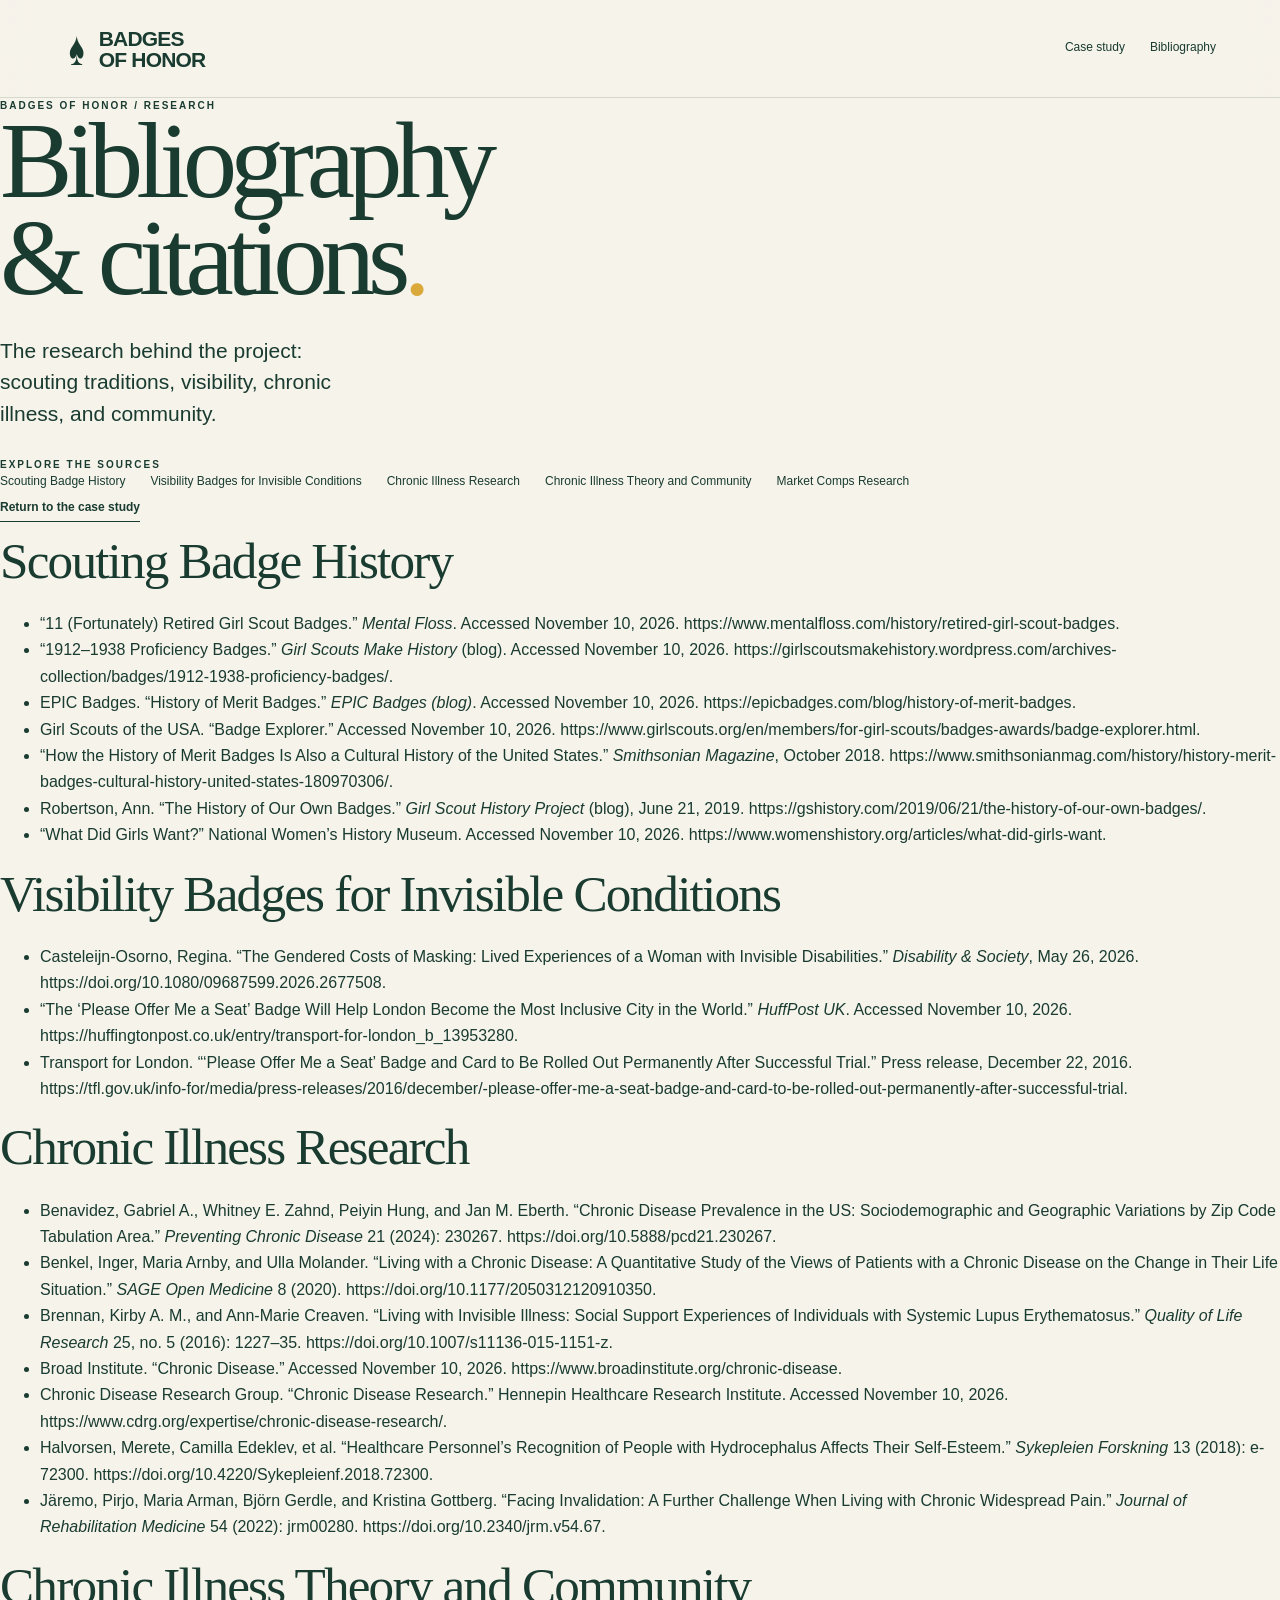
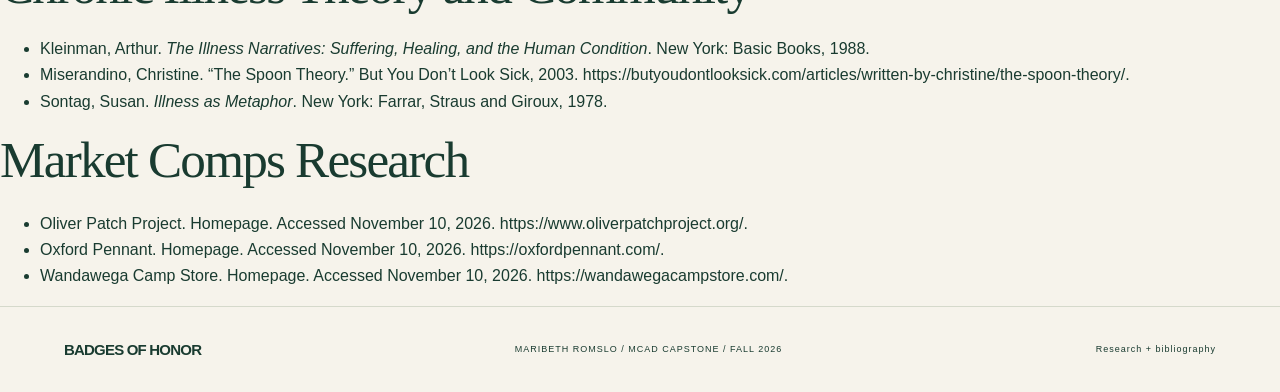
==== bibliography.html @ 0d8fc54b "Add bibliography.html for project citations This file contains the complete bibliography and citatio" ====
<!doctype html>
<html lang="en">
  <head>
    <meta charset="utf-8" />
    <meta name="viewport" content="width=device-width,initial-scale=1" />
    <meta
      name="description"
      content="Bibliography and citations for Badges of Honor, a design capstone by Maribeth Romslo."
    />
    <title>Bibliography &amp; Citations · Badges of Honor</title>
    <link rel="stylesheet" href="style.css" />
    <link rel="stylesheet" href="bibliography.css" />
  </head>
  <body>
    <a class="skip" href="#bibliography">Skip to bibliography</a>
    <header>
      <a class="brand" href="index.html"
        ><span class="tree" aria-hidden="true">♠</span
        ><span>BADGES<br />OF HONOR</span></a
      >
      <nav aria-label="Page navigation">
        <a href="index.html#research">Case study</a
        ><a href="#bibliography" aria-current="page">Bibliography</a>
      </nav>
    </header>
    <main id="bibliography" class="bibliography-page">
      <div class="bibliography-intro">
        <p class="eyebrow">BADGES OF HONOR / RESEARCH</p>
        <h1>Bibliography<br />&amp; citations<span class="gold">.</span></h1>
        <p class="lead">
          The research behind the project: scouting traditions, visibility,
          chronic illness, and community.
        </p>
      </div>
      <div class="bibliography-layout">
        <aside class="bibliography-index">
          <p class="eyebrow">EXPLORE THE SOURCES</p>
          <nav aria-label="Bibliography categories">
            <a href="#sources-0">Scouting Badge History</a
            ><a href="#sources-1">Visibility Badges for Invisible Conditions</a
            ><a href="#sources-2">Chronic Illness Research</a
            ><a href="#sources-3">Chronic Illness Theory and Community</a
            ><a href="#sources-4">Market Comps Research</a>
          </nav>
          <a class="text-link" href="index.html#research"
            >Return to the case study</a
          >
        </aside>
        <div class="bibliography-entries">
          <section
            class="bibliography-group"
            id="sources-0"
            aria-labelledby="heading-0"
          >
            <h2 id="heading-0">Scouting Badge History</h2>
            <ul class="citations">
              <li>
                “11 (Fortunately) Retired Girl Scout Badges.”
                <cite>Mental Floss</cite>. Accessed November 10, 2026.
                <a
                  href="https://www.mentalfloss.com/history/retired-girl-scout-badges"
                  >https://www.mentalfloss.com/history/retired-girl-scout-badges</a
                >.
              </li>
              <li>
                “1912–1938 Proficiency Badges.”
                <cite>Girl Scouts Make History</cite> (blog). Accessed November
                10, 2026.
                <a
                  href="https://girlscoutsmakehistory.wordpress.com/archives-collection/badges/1912-1938-proficiency-badges/"
                  >https://girlscoutsmakehistory.wordpress.com/archives-collection/badges/1912-1938-proficiency-badges/</a
                >.
              </li>
              <li>
                EPIC Badges. “History of Merit Badges.”
                <cite>EPIC Badges (blog)</cite>. Accessed November 10, 2026.
                <a href="https://epicbadges.com/blog/history-of-merit-badges"
                  >https://epicbadges.com/blog/history-of-merit-badges</a
                >.
              </li>
              <li>
                Girl Scouts of the USA. “Badge Explorer.” Accessed November 10,
                2026.
                <a
                  href="https://www.girlscouts.org/en/members/for-girl-scouts/badges-awards/badge-explorer.html"
                  >https://www.girlscouts.org/en/members/for-girl-scouts/badges-awards/badge-explorer.html</a
                >.
              </li>
              <li>
                “How the History of Merit Badges Is Also a Cultural History of
                the United States.” <cite>Smithsonian Magazine</cite>, October
                2018.
                <a
                  href="https://www.smithsonianmag.com/history/history-merit-badges-cultural-history-united-states-180970306/"
                  >https://www.smithsonianmag.com/history/history-merit-badges-cultural-history-united-states-180970306/</a
                >.
              </li>
              <li>
                Robertson, Ann. “The History of Our Own Badges.”
                <cite>Girl Scout History Project</cite> (blog), June 21, 2019.
                <a
                  href="https://gshistory.com/2019/06/21/the-history-of-our-own-badges/"
                  >https://gshistory.com/2019/06/21/the-history-of-our-own-badges/</a
                >.
              </li>
              <li>
                “What Did Girls Want?” National Women’s History Museum. Accessed
                November 10, 2026.
                <a
                  href="https://www.womenshistory.org/articles/what-did-girls-want"
                  >https://www.womenshistory.org/articles/what-did-girls-want</a
                >.
              </li>
            </ul>
          </section>
          <section
            class="bibliography-group"
            id="sources-1"
            aria-labelledby="heading-1"
          >
            <h2 id="heading-1">Visibility Badges for Invisible Conditions</h2>
            <ul class="citations">
              <li>
                Casteleijn-Osorno, Regina. “The Gendered Costs of Masking: Lived
                Experiences of a Woman with Invisible Disabilities.”
                <cite>Disability &amp; Society</cite>, May 26, 2026.
                <a href="https://doi.org/10.1080/09687599.2026.2677508"
                  >https://doi.org/10.1080/09687599.2026.2677508</a
                >.
              </li>
              <li>
                “The ‘Please Offer Me a Seat’ Badge Will Help London Become the
                Most Inclusive City in the World.” <cite>HuffPost UK</cite>.
                Accessed November 10, 2026.
                <a
                  href="https://huffingtonpost.co.uk/entry/transport-for-london_b_13953280"
                  >https://huffingtonpost.co.uk/entry/transport-for-london_b_13953280</a
                >.
              </li>
              <li>
                Transport for London. “‘Please Offer Me a Seat’ Badge and Card
                to Be Rolled Out Permanently After Successful Trial.” Press
                release, December 22, 2016.
                <a
                  href="https://tfl.gov.uk/info-for/media/press-releases/2016/december/-please-offer-me-a-seat-badge-and-card-to-be-rolled-out-permanently-after-successful-trial"
                  >https://tfl.gov.uk/info-for/media/press-releases/2016/december/-please-offer-me-a-seat-badge-and-card-to-be-rolled-out-permanently-after-successful-trial</a
                >.
              </li>
            </ul>
          </section>
          <section
            class="bibliography-group"
            id="sources-2"
            aria-labelledby="heading-2"
          >
            <h2 id="heading-2">Chronic Illness Research</h2>
            <ul class="citations">
              <li>
                Benavidez, Gabriel A., Whitney E. Zahnd, Peiyin Hung, and Jan M.
                Eberth. “Chronic Disease Prevalence in the US: Sociodemographic
                and Geographic Variations by Zip Code Tabulation Area.”
                <cite>Preventing Chronic Disease</cite> 21 (2024): 230267.
                <a href="https://doi.org/10.5888/pcd21.230267"
                  >https://doi.org/10.5888/pcd21.230267</a
                >.
              </li>
              <li>
                Benkel, Inger, Maria Arnby, and Ulla Molander. “Living with a
                Chronic Disease: A Quantitative Study of the Views of Patients
                with a Chronic Disease on the Change in Their Life Situation.”
                <cite>SAGE Open Medicine</cite> 8 (2020).
                <a href="https://doi.org/10.1177/2050312120910350"
                  >https://doi.org/10.1177/2050312120910350</a
                >.
              </li>
              <li>
                Brennan, Kirby A. M., and Ann-Marie Creaven. “Living with
                Invisible Illness: Social Support Experiences of Individuals
                with Systemic Lupus Erythematosus.”
                <cite>Quality of Life Research</cite> 25, no. 5 (2016): 1227–35.
                <a href="https://doi.org/10.1007/s11136-015-1151-z"
                  >https://doi.org/10.1007/s11136-015-1151-z</a
                >.
              </li>
              <li>
                Broad Institute. “Chronic Disease.” Accessed November 10, 2026.
                <a href="https://www.broadinstitute.org/chronic-disease"
                  >https://www.broadinstitute.org/chronic-disease</a
                >.
              </li>
              <li>
                Chronic Disease Research Group. “Chronic Disease Research.”
                Hennepin Healthcare Research Institute. Accessed November 10,
                2026.
                <a
                  href="https://www.cdrg.org/expertise/chronic-disease-research/"
                  >https://www.cdrg.org/expertise/chronic-disease-research/</a
                >.
              </li>
              <li>
                Halvorsen, Merete, Camilla Edeklev, et al. “Healthcare
                Personnel’s Recognition of People with Hydrocephalus Affects
                Their Self-Esteem.” <cite>Sykepleien Forskning</cite> 13 (2018):
                e-72300.
                <a href="https://doi.org/10.4220/Sykepleienf.2018.72300"
                  >https://doi.org/10.4220/Sykepleienf.2018.72300</a
                >.
              </li>
              <li>
                Järemo, Pirjo, Maria Arman, Björn Gerdle, and Kristina Gottberg.
                “Facing Invalidation: A Further Challenge When Living with
                Chronic Widespread Pain.”
                <cite>Journal of Rehabilitation Medicine</cite> 54 (2022):
                jrm00280.
                <a href="https://doi.org/10.2340/jrm.v54.67"
                  >https://doi.org/10.2340/jrm.v54.67</a
                >.
              </li>
            </ul>
          </section>
          <section
            class="bibliography-group"
            id="sources-3"
            aria-labelledby="heading-3"
          >
            <h2 id="heading-3">Chronic Illness Theory and Community</h2>
            <ul class="citations">
              <li>
                Kleinman, Arthur.
                <cite
                  >The Illness Narratives: Suffering, Healing, and the Human
                  Condition</cite
                >. New York: Basic Books, 1988.
              </li>
              <li>
                Miserandino, Christine. “The Spoon Theory.” But You Don’t Look
                Sick, 2003.
                <a
                  href="https://butyoudontlooksick.com/articles/written-by-christine/the-spoon-theory/"
                  >https://butyoudontlooksick.com/articles/written-by-christine/the-spoon-theory/</a
                >.
              </li>
              <li>
                Sontag, Susan. <cite>Illness as Metaphor</cite>. New York:
                Farrar, Straus and Giroux, 1978.
              </li>
            </ul>
          </section>
          <section
            class="bibliography-group"
            id="sources-4"
            aria-labelledby="heading-4"
          >
            <h2 id="heading-4">Market Comps Research</h2>
            <ul class="citations">
              <li>
                Oliver Patch Project. Homepage. Accessed November 10, 2026.
                <a href="https://www.oliverpatchproject.org/"
                  >https://www.oliverpatchproject.org/</a
                >.
              </li>
              <li>
                Oxford Pennant. Homepage. Accessed November 10, 2026.
                <a href="https://oxfordpennant.com/"
                  >https://oxfordpennant.com/</a
                >.
              </li>
              <li>
                Wandawega Camp Store. Homepage. Accessed November 10, 2026.
                <a href="https://wandawegacampstore.com/"
                  >https://wandawegacampstore.com/</a
                >.
              </li>
            </ul>
          </section>
        </div>
      </div>
    </main>
    <footer>
      <a class="brand" href="index.html">BADGES OF HONOR</a>
      <p>MARIBETH ROMSLO / MCAD CAPSTONE / FALL 2026</p>
      <span>Research + bibliography</span>
    </footer>
  </body>
</html>
---- style.css ----
:root {
  --paper: #f6f3eb;
  --ink: #193b30;
  --muted: #687269;
  --gold: #dba939;
  --line: #d5d9cb;
}
* {
  box-sizing: border-box;
}
html {
  scroll-behavior: smooth;
  scroll-padding-top: 100px;
}
body {
  margin: 0;
  background: var(--paper);
  color: var(--ink);
  font:
    16px/1.65 "Trebuchet MS",
    Arial,
    sans-serif;
}
h1,
h2,
h3,
p,
figure {
  margin: 0;
}
h1,
h2,
.subhead,
blockquote {
  font-family: Georgia, "Times New Roman", serif;
  font-weight: 400;
}
h1 {
  font-size: clamp(76px, 8.5vw, 128px);
  line-height: 0.89;
  letter-spacing: -7px;
}
h2 {
  font-size: clamp(35px, 4vw, 54px);
  line-height: 1.12;
  letter-spacing: -1.8px;
  margin: 10px 0 22px;
}
h2 span,
.subhead span {
  color: #a7b3a5;
}
h3 {
  font-size: 19px;
  line-height: 1.3;
}
p + p {
  margin-top: 18px;
}
a {
  color: inherit;
  text-decoration: none;
}
button {
  font: inherit;
  color: inherit;
  cursor: pointer;
}
button,
a {
  -webkit-tap-highlight-color: transparent;
}
button:focus-visible,
a:focus-visible {
  outline: 3px solid var(--gold);
  outline-offset: 5px;
}
header {
  height: 98px;
  position: sticky;
  top: 0;
  z-index: 10;
  background: #f6f3ebed;
  backdrop-filter: blur(18px);
  border-bottom: 1px solid var(--line);
  display: flex;
  align-items: center;
  gap: 32px;
  padding: 18px 5vw;
}
.brand {
  display: flex;
  align-items: center;
  gap: 10px;
  font-weight: 900;
  line-height: 1;
  font-size: 21px;
  letter-spacing: -0.8px;
}
.tree {
  font-size: 48px;
  transform: scaleX(0.6);
}
nav {
  display: flex;
  gap: 25px;
  margin-left: auto;
  font-size: 12px;
}
nav a {
  border-bottom: 1px solid transparent;
}
nav a:hover {
  border-color: var(--ink);
}
.button {
  display: inline-flex;
  align-items: center;
  justify-content: center;
  padding: 11px 22px;
  border: 1px solid var(--ink);
  border-radius: 30px;
  background: transparent;
  font-size: 13px;
  font-weight: bold;
  transition: 0.2s;
}
.button:hover {
  background: var(--ink);
  color: var(--paper);
}
.dark {
  background: var(--ink);
  color: var(--paper);
}
.dark:hover {
  background: #365a46;
}
.menu {
  display: none;
}
.hero {
  min-height: 680px;
  display: grid;
  grid-template-columns: 1fr 1fr;
  padding: 80px 8vw 65px;
  background: radial-gradient(ellipse at 95% 90%, #cbd4c0 0, transparent 60%);
  overflow: hidden;
}
.hero-copy {
  padding-top: 30px;
  position: relative;
  z-index: 1;
}
.eyebrow {
  font-size: 10px;
  letter-spacing: 2px;
  font-weight: 700;
  line-height: 1.5;
}
.hero .eyebrow {
  margin-bottom: 34px;
}
.gold {
  color: var(--gold);
}
.lead {
  font-size: 21px;
  line-height: 1.5;
  max-width: 380px;
  margin: 28px 0;
}
.meta,
.caption,
.tiny {
  font-size: 10px;
  letter-spacing: 1.3px;
}
.meta {
  margin-top: 30px;
  color: var(--muted);
}
.hero-art {
  position: relative;
  display: flex;
  align-items: center;
  flex-direction: column;
  justify-content: center;
}
.hero-art img {
  width: 68%;
  max-height: 530px;
  object-fit: contain;
  transform: rotate(7deg);
  box-shadow: 20px 28px 35px #24432b25;
  border: 1px solid #dfd9ca;
}
.orbit {
  position: absolute;
  left: 0;
  top: 15px;
  font-size: 12px;
  letter-spacing: 2px;
  transform: rotate(-12deg);
}
.caption {
  margin-top: 35px;
}
.section {
  max-width: 1200px;
  margin: auto;
  padding: 70px 45px;
  border-bottom: 1px solid var(--line);
}
.why {
  padding: 70px max(8vw, 30px);
  display: grid;
  grid-template-columns: 2fr 1fr;
  gap: 65px;
  background: #eceee3;
  border-block: 1px solid var(--line);
}
.why blockquote {
  font-size: clamp(27px, 3vw, 39px);
  line-height: 1.35;
  margin-top: 18px;
  max-width: 730px;
  letter-spacing: -0.8px;
}
.why aside {
  border-left: 1px solid #9ba995;
  padding-left: 45px;
  display: flex;
  flex-direction: column;
  justify-content: center;
}
.why aside > p:nth-child(2) {
  font-family: Georgia, serif;
  font-size: 24px;
  line-height: 1.4;
  margin: 15px 0;
}
.small {
  font-size: 12px;
  color: var(--muted);
}
.story {
  display: grid;
  grid-template-columns: 1fr 1fr;
  gap: 80px;
  align-items: center;
}
.story p {
  max-width: 470px;
}
.statement {
  background: #d8dfcc;
  min-height: 280px;
  display: flex;
  flex-direction: column;
  justify-content: center;
  padding: 40px;
}
.statement p {
  font:
    italic 52px/1.1 Georgia,
    serif;
  margin: 20px 0;
}
.landscape {
  min-height: 310px;
  background: var(--ink);
  color: var(--paper);
  padding: 40px;
  position: relative;
  overflow: hidden;
  display: flex;
  flex-direction: column;
  justify-content: space-between;
}
.landscape > span {
  font-size: 29px;
  line-height: 1.2;
  font-weight: 900;
  letter-spacing: 1px;
  z-index: 1;
}
.landscape .sun {
  width: 145px;
  height: 145px;
  background: var(--gold);
  border-radius: 50%;
  position: absolute;
  right: -10px;
  top: 20px;
}
.landscape p {
  font-size: 13px;
  z-index: 1;
}
.section-head {
  display: flex;
  justify-content: space-between;
  align-items: center;
  gap: 25px;
}
.text-link {
  border: 0;
  border-bottom: 1px solid;
  background: none;
  padding: 0 0 3px;
  font-size: 12px;
  font-weight: bold;
  display: inline-block;
}
.intro {
  max-width: 650px;
  margin-bottom: 30px;
}
.research-grid {
  display: grid;
  grid-template-columns: repeat(4, 1fr);
  gap: 22px;
}
.research-grid article {
  padding: 25px 20px;
  background: #ebece1;
  min-height: 215px;
}
.number {
  font: italic 35px Georgia;
  color: #84977e;
}
.research-grid h3 {
  margin: 25px 0 13px;
}
.research-grid p {
  font-size: 13px;
}
.principle-grid {
  display: grid;
  grid-template-columns: repeat(4, 1fr);
  gap: 35px;
  text-align: center;
  margin-top: 40px;
}
.principle-grid article > span {
  display: inline-grid;
  place-items: center;
  width: 65px;
  height: 65px;
  border: 1px solid #829581;
  border-radius: 50%;
  font: italic 24px Georgia;
  margin-bottom: 20px;
}
.principle-grid h3 {
  font: 25px Georgia;
  margin-bottom: 10px;
}
.principle-grid p {
  font-size: 13px;
}
.identity-grid {
  display: grid;
  grid-template-columns: 1fr 1.2fr;
  gap: 45px;
}
.wordmark {
  padding: 45px;
  background: var(--ink);
  color: var(--paper);
  font-size: 60px;
  font-weight: 900;
  line-height: 0.95;
  letter-spacing: -3px;
  display: flex;
  flex-direction: column;
  justify-content: center;
}
.wordmark span {
  font-size: 9px;
  letter-spacing: 2px;
  margin-top: 30px;
  line-height: 1.7;
}
.swatches {
  display: flex;
  gap: 10px;
  margin: 15px 0;
}
.swatches span {
  font-size: 9px;
  text-align: center;
}
.swatches span:before {
  content: "";
  display: block;
  width: 42px;
  height: 42px;
  border-radius: 50%;
  background: var(--c);
  border: 1px solid #bfc6b6;
  margin-bottom: 7px;
}
.font-label {
  margin-top: 24px;
}
.font-sample {
  font-size: 23px;
  line-height: 1.5;
  margin: 10px 0;
}
.subhead {
  font-size: 30px;
  margin-bottom: 10px;
  letter-spacing: -0.7px;
}
.outcomes > h2 {
  font-size: 62px;
  margin-bottom: 50px;
}
.badge-grid {
  display: grid;
  grid-template-columns: repeat(4, 1fr);
  gap: 30px;
  text-align: center;
  margin: 35px 0 15px;
}
.badge {
  margin: auto;
  border-radius: 50%;
  width: 140px;
  height: 140px;
  background: #dce0cd;
  outline: 1px dashed #71866a;
  outline-offset: -9px;
  display: flex;
  flex-direction: column;
  align-items: center;
  justify-content: center;
  transform: rotate(-5deg);
}
.badge span {
  font-size: 48px;
  line-height: 1.1;
}
.badge small {
  font-size: 9px;
  letter-spacing: 1px;
  font-weight: bold;
  max-width: 110px;
}
.b1 {
  background: #d8e4e4;
}
.b2 {
  background: #edc3a5;
}
.b3 {
  background: #e8d69a;
}
.badge-grid p {
  font-size: 12px;
  margin-top: 15px;
}
.placeholder {
  text-align: center;
}
.project-block {
  margin-top: 65px;
}
.journal-feature {
  display: grid;
  grid-template-columns: 1.6fr 1fr;
  gap: 40px;
  align-items: center;
  margin-top: 25px;
}
.image-button {
  padding: 0;
  border: 0;
  text-align: left;
  background: none;
  display: block;
  width: 100%;
}
.image-button img {
  display: block;
  width: 100%;
  border: 1px solid #d6d7c9;
  transition: transform 0.25s;
}
.image-button:hover img {
  transform: translateY(-4px);
}
.image-button span {
  display: block;
  margin-top: 10px;
  font-size: 12px;
}
.journal-feature h3 {
  font: 38px/1.15 Georgia;
  margin: 15px 0;
}
.gallery {
  display: grid;
  grid-template-columns: 1fr 1fr;
  gap: 30px;
  margin-top: 35px;
}
.future-grid {
  display: grid;
  grid-template-columns: repeat(3, 1fr);
  gap: 30px;
  border-top: 1px solid var(--line);
  padding-top: 40px;
  margin-top: 50px;
}
.future-grid .subhead {
  font-size: 25px;
}
.future-grid p {
  font-size: 14px;
}
.future-grid .small {
  font-size: 11px;
}
.process {
  display: grid;
  grid-template-columns: repeat(4, 1fr);
  gap: 30px;
  margin-top: 35px;
}
.process article {
  border-top: 1px solid #a8b7a1;
  padding-top: 20px;
}
.process span {
  font: italic 30px Georgia;
  color: #889c7f;
}
.process h3 {
  margin: 18px 0 10px;
}
.process p {
  font-size: 13px;
}
.quotes {
  display: grid;
  grid-template-columns: repeat(3, 1fr);
  gap: 30px;
  margin: 35px 0;
}
.quotes figure {
  border-top: 2px solid #b0b99f;
  padding-top: 25px;
}
.quotes blockquote {
  font-size: 25px;
  line-height: 1.4;
  min-height: 145px;
}
.quotes figcaption {
  font-size: 12px;
  font-weight: bold;
  margin-top: 20px;
}
.quotes figcaption span {
  display: block;
  font-size: 10px;
  color: var(--muted);
  font-weight: normal;
}
.reflection {
  display: grid;
  grid-template-columns: 1fr 1fr;
  gap: 65px;
}
.reflection .text-link {
  margin-top: 20px;
}
.resources {
  border-bottom: 0;
}
.resource-links {
  display: flex;
  flex-wrap: wrap;
  gap: 15px;
  margin-top: 25px;
}
footer {
  display: flex;
  align-items: center;
  justify-content: space-between;
  gap: 25px;
  padding: 35px 5vw;
  border-top: 1px solid var(--line);
}
footer p,
footer > span {
  font-size: 9px;
  letter-spacing: 1px;
}
footer .brand {
  font-size: 15px;
}
.skip {
  position: fixed;
  top: -80px;
  background: var(--ink);
  color: white;
  padding: 15px;
  z-index: 100;
}
.skip:focus {
  top: 5px;
}
dialog {
  border: 0;
  background: var(--paper);
  color: var(--ink);
  padding: 50px;
  max-width: min(1100px, 94vw);
  max-height: 90vh;
  box-shadow: 0 20px 80px #0004;
}
dialog::backdrop {
  background: #102b23aa;
  backdrop-filter: blur(4px);
}
dialog img {
  width: 100%;
  display: block;
}
.close {
  position: absolute;
  right: 12px;
  top: 5px;
  border: 0;
  background: none;
  font-size: 32px;
}
dialog h2 {
  font-size: 35px;
}
dialog p {
  max-width: 750px;
}
.modal-img h2 {
  font-size: 24px;
}
.menu {
  background: none;
  border: 1px solid;
  border-radius: 20px;
  padding: 6px 14px;
}
@media (max-width: 950px) {
  nav {
    gap: 14px;
  }
  .nav-cta {
    display: none;
  }
  .hero {
    padding-inline: 6vw;
  }
  .section {
    padding: 55px 6vw;
  }
  .story {
    gap: 35px;
  }
  .hero-art img {
    width: 85%;
  }
  .orbit {
    font-size: 10px;
  }
  .quotes blockquote {
    font-size: 21px;
  }
  .swatches {
    gap: 6px;
  }
  .swatches span:before {
    width: 35px;
    height: 35px;
  }
}
@media (max-width: 650px) {
  header {
    height: 78px;
    justify-content: space-between;
  }
  .brand {
    font-size: 17px;
  }
  .menu {
    display: block;
  }
  nav {
    display: none;
    position: absolute;
    top: 78px;
    left: 0;
    right: 0;
    background: var(--paper);
    padding: 25px;
    flex-direction: column;
    font-size: 16px;
    border-bottom: 1px solid var(--line);
  }
  nav.open {
    display: flex;
  }
  .hero {
    grid-template-columns: 1fr;
    padding: 35px 7vw;
    min-height: 0;
  }
  .hero-copy {
    padding-top: 5px;
  }
  h1 {
    font-size: 83px;
    letter-spacing: -5px;
  }
  .hero .eyebrow {
    font-size: 9px;
    margin-bottom: 27px;
  }
  .lead {
    font-size: 19px;
  }
  .hero-art {
    margin-top: 55px;
  }
  .hero-art img {
    width: 62%;
    max-height: 370px;
  }
  .orbit {
    left: 0;
    top: 20px;
  }
  .caption {
    font-size: 8px;
  }
  .why {
    grid-template-columns: 1fr;
    gap: 35px;
    padding: 40px 7vw;
  }
  .why aside {
    padding-left: 20px;
  }
  .why blockquote {
    font-size: 29px;
  }
  .story,
  .identity-grid,
  .journal-feature,
  .reflection {
    grid-template-columns: 1fr;
    gap: 30px;
  }
  .reverse > div:first-child {
    order: 2;
  }
  .section {
    padding: 43px 7vw;
  }
  h2 {
    font-size: 38px;
  }
  .section-head {
    align-items: flex-start;
    flex-direction: column;
    gap: 8px;
    margin-bottom: 20px;
  }
  .research-grid,
  .principle-grid {
    grid-template-columns: 1fr 1fr;
    gap: 18px;
  }
  .research-grid article {
    padding: 20px 15px;
  }
  .research-grid h3 {
    font-size: 17px;
  }
  .wordmark {
    font-size: 58px;
  }
  .swatches span:before {
    width: 39px;
    height: 39px;
  }
  .badge-grid {
    grid-template-columns: 1fr 1fr;
    gap: 25px;
  }
  .badge {
    width: 125px;
    height: 125px;
  }
  .outcomes > h2 {
    font-size: 46px;
  }
  .gallery {
    grid-template-columns: 1fr;
    gap: 25px;
  }
  .future-grid,
  .quotes {
    grid-template-columns: 1fr;
  }
  .quotes blockquote {
    min-height: 0;
    font-size: 25px;
  }
  .process {
    grid-template-columns: 1fr 1fr;
  }
  .quotes figure {
    padding-top: 20px;
  }
  .reflection {
    gap: 10px;
  }
  .resource-links {
    flex-direction: column;
    align-items: flex-start;
  }
  footer {
    flex-direction: column;
    align-items: flex-start;
    padding: 30px 7vw;
  }
  dialog {
    padding: 45px 20px 25px;
  }
  .landscape {
    min-height: 250px;
  }
}
@media (prefers-reduced-motion: reduce) {
  html {
    scroll-behavior: auto;
  }
  * {
    transition: none !important;
  }
}
@media print {
  header,
  .button,
  .text-link,
  dialog,
  .menu {
    display: none !important;
  }
  .section {
    break-inside: avoid;
    padding: 25px;
  }
  .hero {
    min-height: 0;
    padding: 25px;
  }
  .hero-art img {
    max-height: 350px;
  }
  body {
    font-size: 12px;
  }
  .why {
    padding: 25px;
  }
  footer {
    padding: 20px;
  }
}
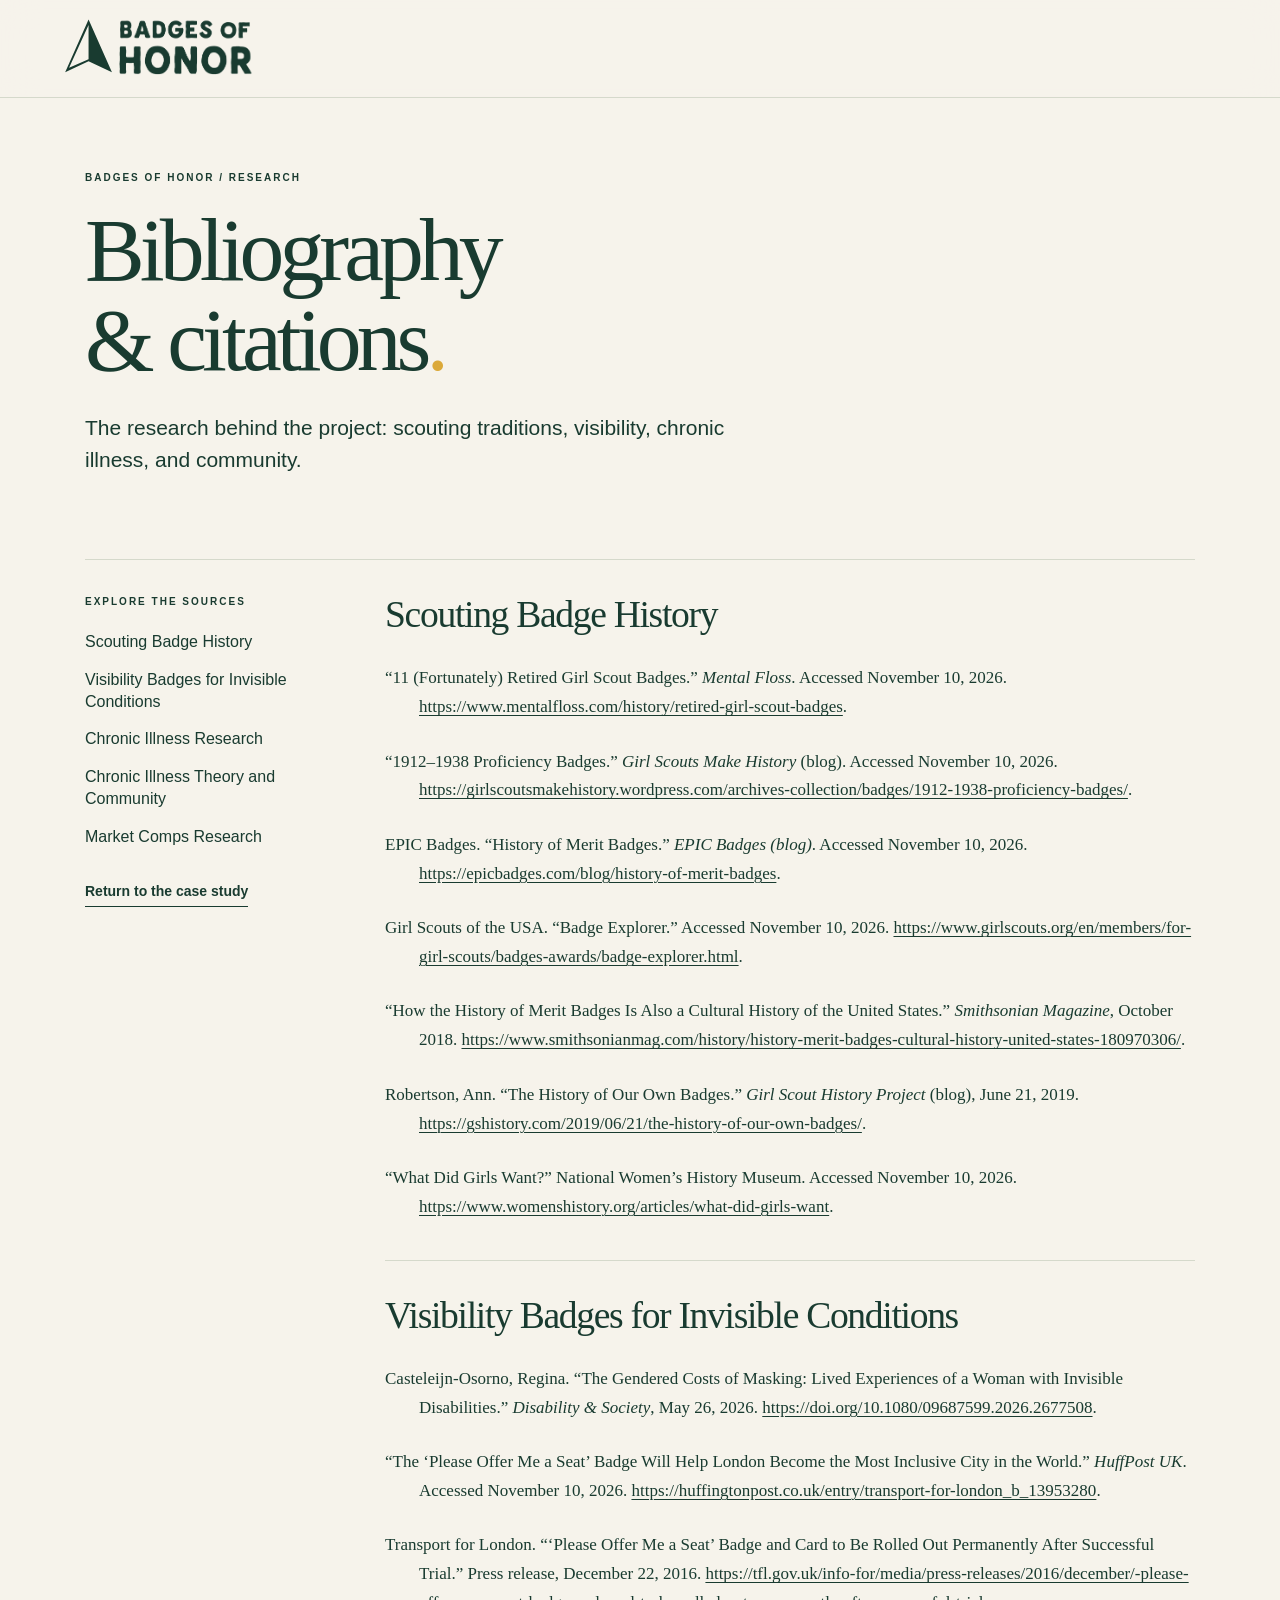
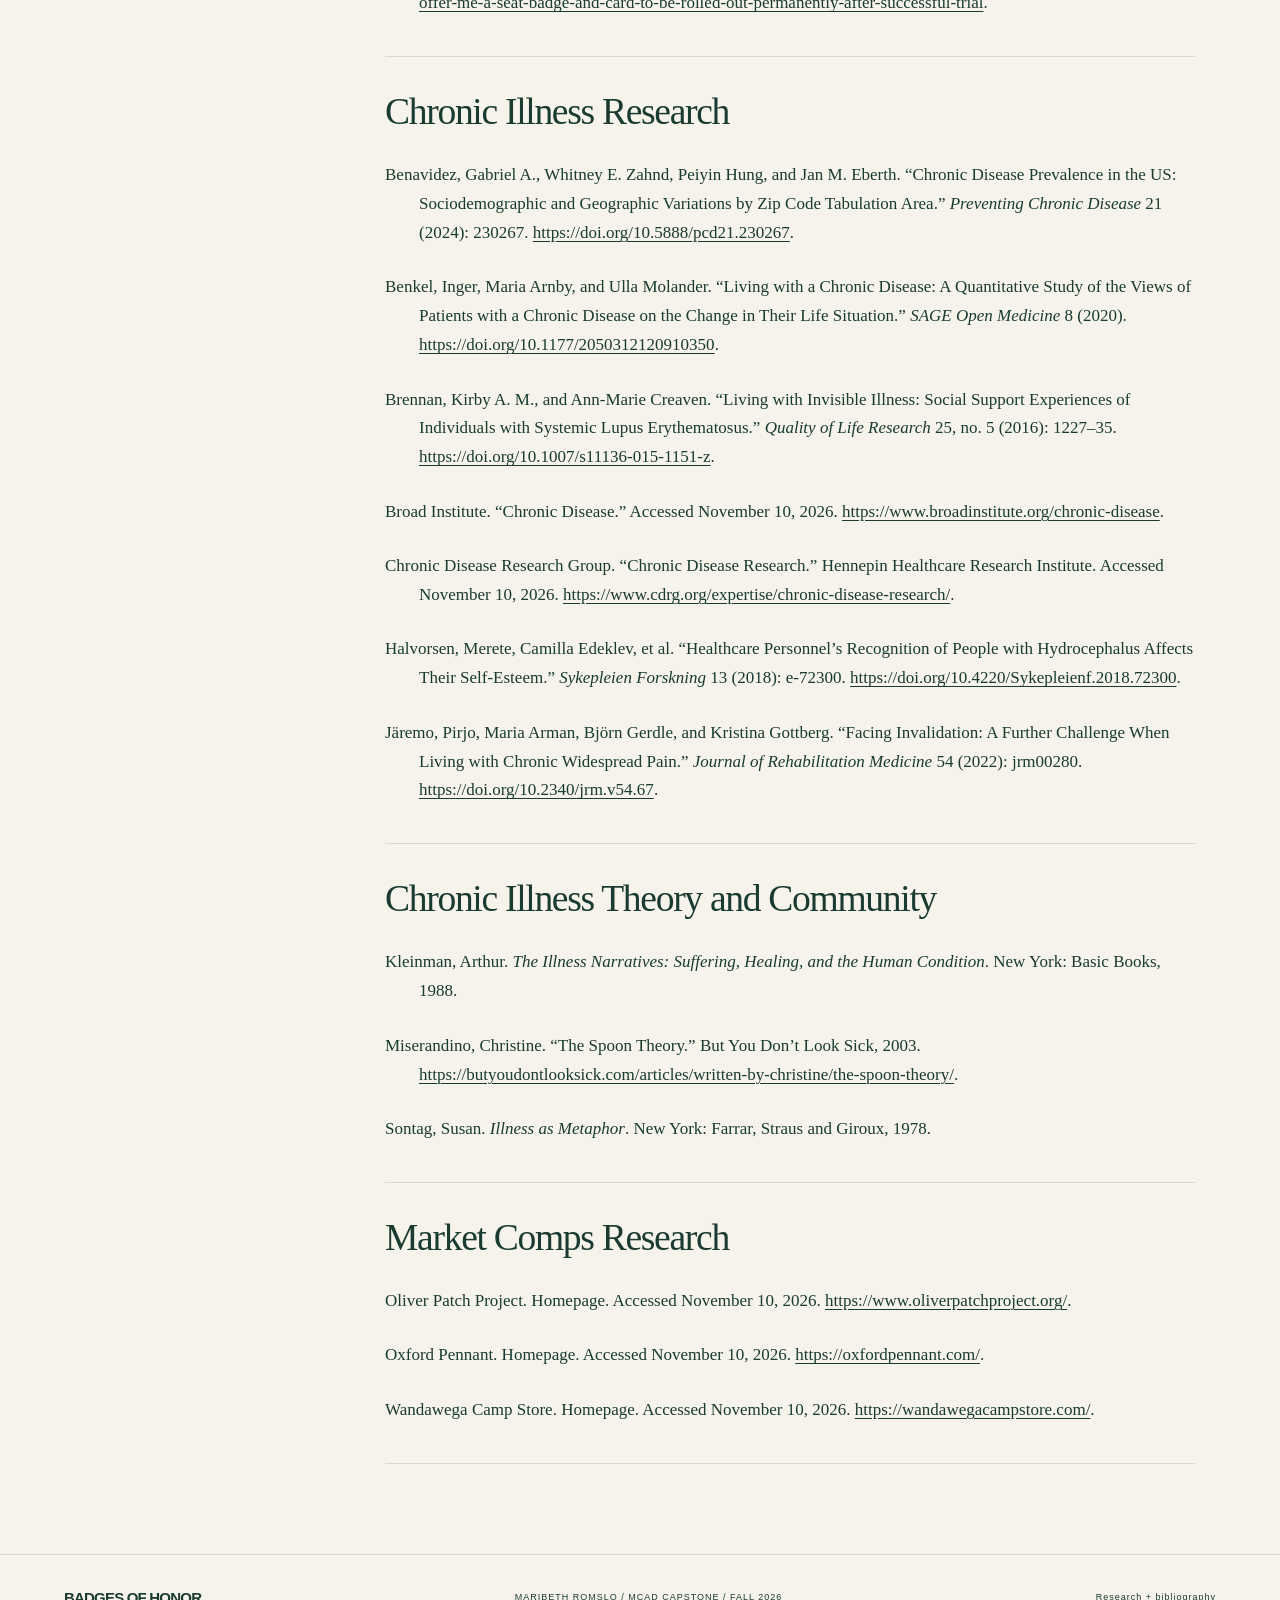
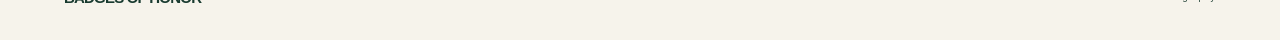
==== commit d5509a7a: "Add files via upload" ====
--- a/bibliography.html
+++ b/bibliography.html
@@ -14,13 +14,7 @@
   <body>
     <a class="skip" href="#bibliography">Skip to bibliography</a>
     <header>
-      <a class="brand" href="index.html"
-        ><span class="tree" aria-hidden="true">♠</span
-        ><span>BADGES<br />OF HONOR</span></a
-      >
-      <nav aria-label="Page navigation">
-        <a href="index.html#research">Case study</a
-        ><a href="#bibliography" aria-current="page">Bibliography</a>
+      <a class="brand" href="index.html" aria-label="Badges of Honor home"><svg xmlns="http://www.w3.org/2000/svg" xmlns:xlink="http://www.w3.org/1999/xlink" viewBox="0 0 820 270" class="brand-logo" width="190" height="63" style="display:block;width:190px;max-width:100%;height:auto;max-height:64px;object-fit:contain" role="img" aria-labelledby="title"><title id="title">Badges of Honor</title><defs><filter id="ink" color-interpolation-filters="sRGB"><feColorMatrix type="matrix" values="0 0 0 0 .098 0 0 0 0 .231 0 0 0 0 .188 -1 0 0 0 1"/></filter></defs><g fill="#193b30"><path fill-rule="evenodd" d="M106 10 207 237 106 190 5 237Z M106 34 22 218 106 181Z"/></g><svg x="235" y="10" width="580" height="240" viewBox="65 85 620 255"><image width="730" height="392" xlink:href="[data-uri]" filter="url(#ink)"/></svg></svg></a>
       </nav>
     </header>
     <main id="bibliography" class="bibliography-page">
--- a/bibliography.css
+++ b/bibliography.css
@@ -0,0 +1,140 @@
+/* Bibliography page, using the case study's existing color and type system. */
+.bibliography-page {
+  max-width: 1200px;
+  margin: auto;
+  padding: 72px 45px 90px;
+}
+.bibliography-intro {
+  max-width: 850px;
+  padding-bottom: 56px;
+}
+.bibliography-intro h1 {
+  font-size: clamp(3.25rem, 7vw, 6rem);
+  line-height: 1;
+  letter-spacing: -0.055em;
+  margin: 20px 0 28px;
+}
+.bibliography-intro .lead {
+  max-width: 650px;
+}
+.bibliography-layout {
+  display: grid;
+  grid-template-columns: 235px minmax(0, 1fr);
+  gap: 65px;
+  border-top: 1px solid var(--line);
+}
+.bibliography-index {
+  align-self: start;
+  position: sticky;
+  top: 120px;
+  padding-top: 34px;
+}
+.bibliography-index nav {
+  display: grid;
+  gap: 15px;
+  margin: 22px 0 30px;
+  font-size: 1rem;
+}
+.bibliography-index nav a {
+  border: 0;
+  line-height: 1.4;
+}
+.bibliography-index nav a:hover,
+.bibliography-index .text-link:hover {
+  text-decoration: underline;
+  text-underline-offset: 4px;
+}
+.bibliography-index .text-link {
+  font-size: 0.875rem;
+}
+.bibliography-group {
+  padding: 34px 0 38px;
+  border-bottom: 1px solid var(--line);
+  scroll-margin-top: 115px;
+}
+.bibliography-group h2 {
+  font-size: clamp(1.8rem, 3vw, 2.35rem);
+  letter-spacing: -0.035em;
+  margin: 0 0 28px;
+}
+.citations {
+  list-style: none;
+  margin: 0;
+  padding: 0;
+  font-family: Georgia, "Times New Roman", serif;
+  font-size: 1.0625rem;
+  line-height: 1.7;
+}
+.citations li {
+  padding-left: 2em;
+  text-indent: -2em;
+  margin-bottom: 1.5em;
+}
+.citations li:last-child {
+  margin-bottom: 0;
+}
+.citations cite {
+  font-style: italic;
+}
+.citations a {
+  text-decoration: underline;
+  text-decoration-thickness: 1px;
+  text-underline-offset: 3px;
+  overflow-wrap: anywhere;
+}
+.citations a:hover {
+  color: #476b54;
+}
+@media (max-width: 800px) {
+  .bibliography-page {
+    padding: 45px 6vw 60px;
+  }
+  .bibliography-layout {
+    grid-template-columns: 1fr;
+    gap: 0;
+  }
+  .bibliography-index {
+    position: static;
+    padding-bottom: 28px;
+    border-bottom: 1px solid var(--line);
+  }
+  .bibliography-index nav {
+    grid-template-columns: repeat(2, minmax(0, 1fr));
+    gap: 16px 24px;
+  }
+}
+@media (max-width: 450px) {
+  .bibliography-index nav {
+    grid-template-columns: 1fr;
+  }
+}
+@media print {
+  header,
+  footer,
+  .bibliography-index {
+    display: none;
+  }
+  .bibliography-page {
+    padding: 0;
+    max-width: none;
+  }
+  .bibliography-intro {
+    padding-bottom: 20px;
+  }
+  .bibliography-intro h1 {
+    font-size: 32pt;
+  }
+  .bibliography-layout {
+    display: block;
+  }
+  .citations {
+    font-size: 12pt;
+    line-height: 1.5;
+  }
+  .citations li {
+    break-inside: avoid;
+  }
+  .bibliography-group h2 {
+    break-after: avoid;
+  }
+}
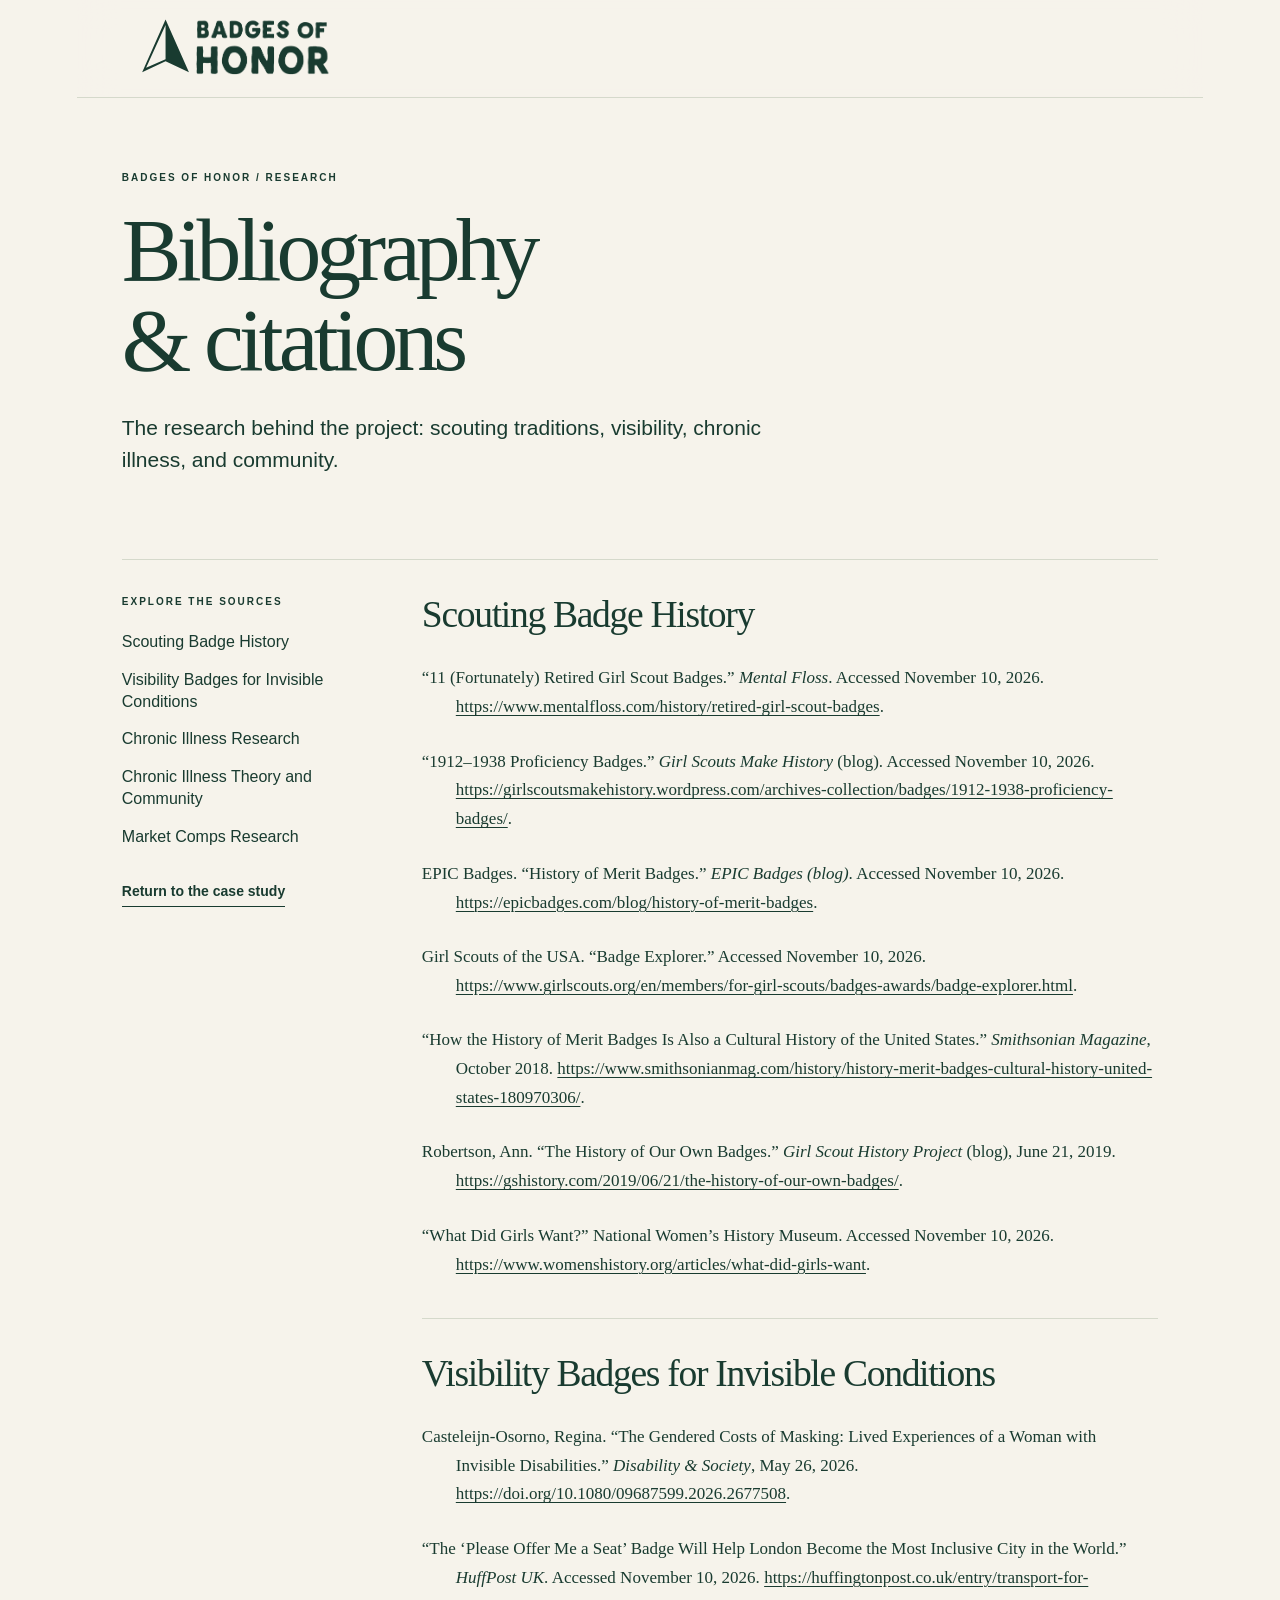
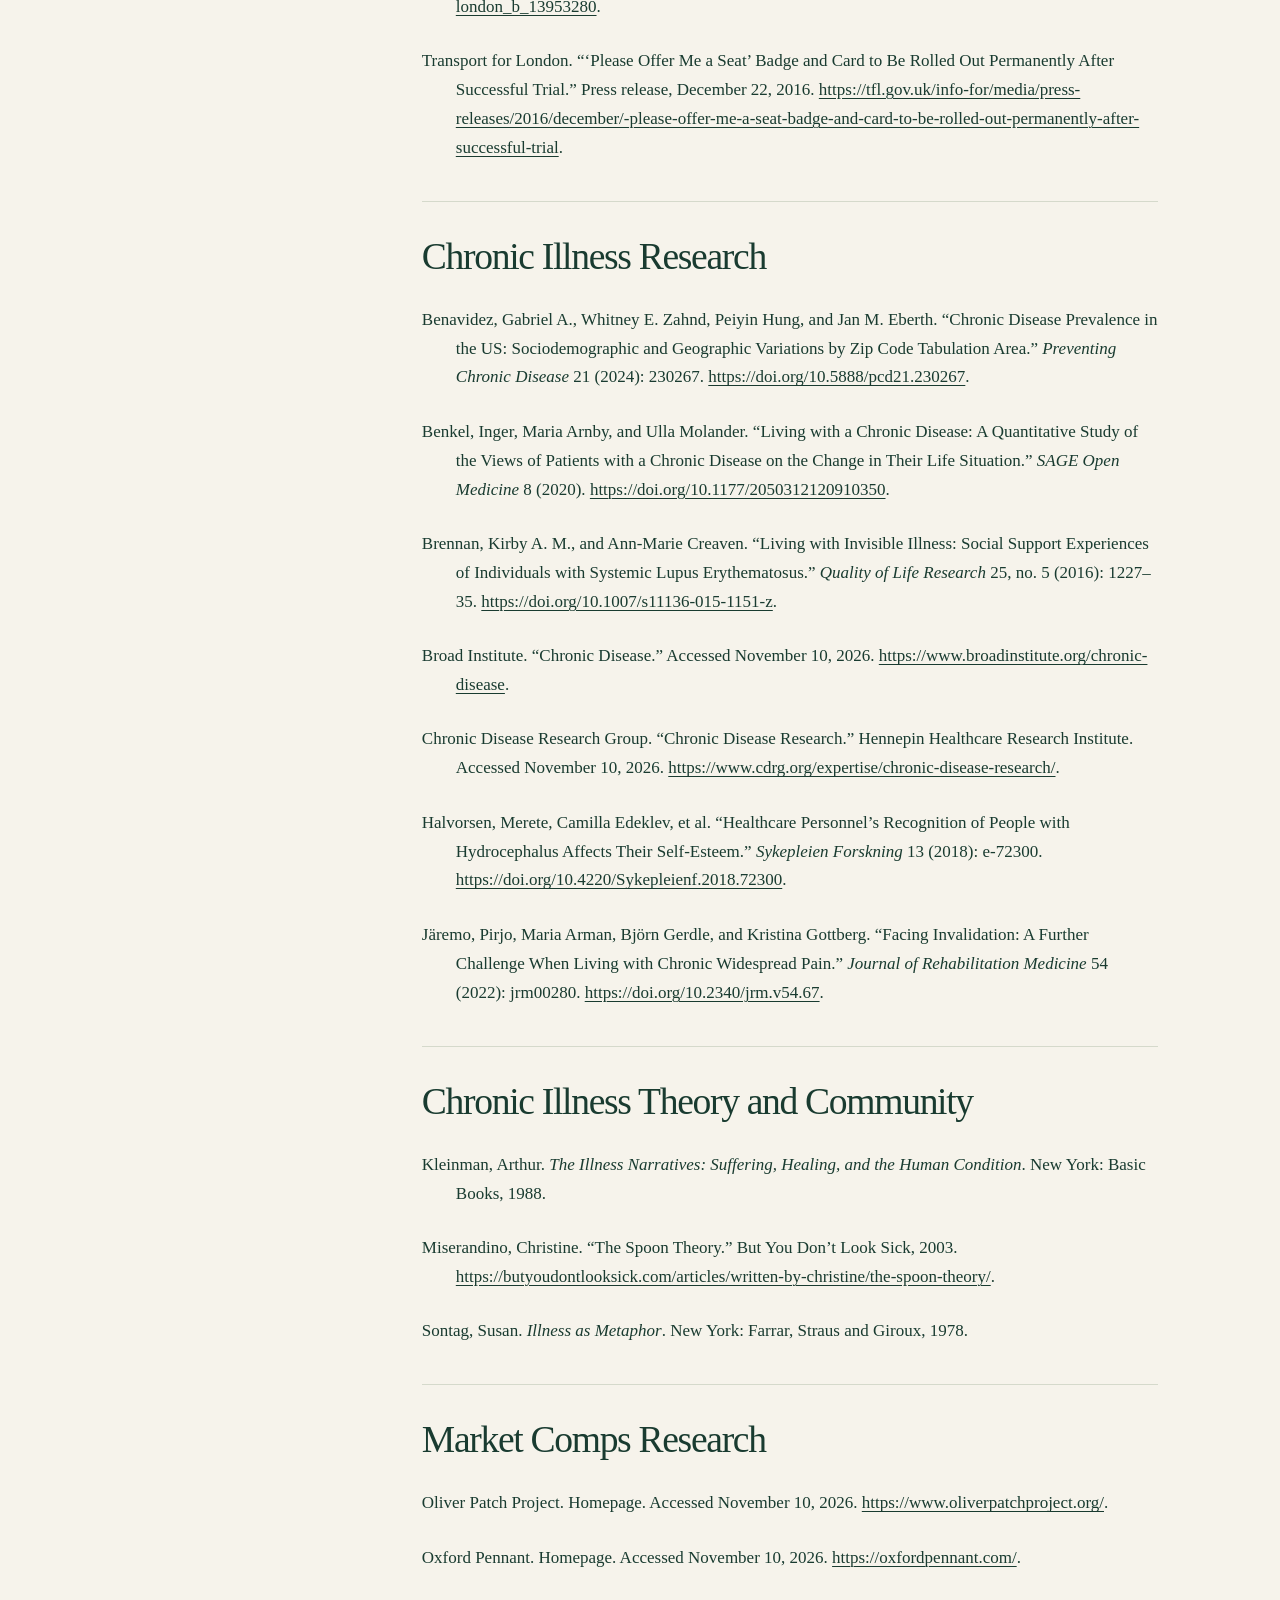
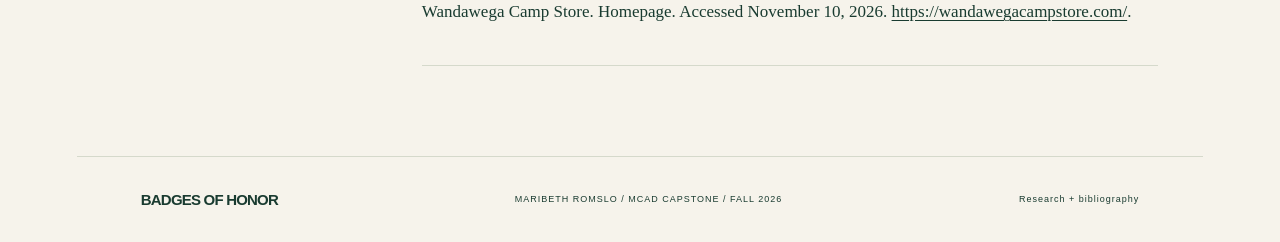
==== commit 94d6950e: "Add files via upload" ====
--- a/bibliography.html
+++ b/bibliography.html
@@ -20,7 +20,7 @@
     <main id="bibliography" class="bibliography-page">
       <div class="bibliography-intro">
         <p class="eyebrow">BADGES OF HONOR / RESEARCH</p>
-        <h1>Bibliography<br />&amp; citations<span class="gold">.</span></h1>
+        <h1>Bibliography<br />&amp; citations</h1>
         <p class="lead">
           The research behind the project: scouting traditions, visibility,
           chronic illness, and community.
--- a/style.css
+++ b/style.css
@@ -105,7 +105,7 @@
   display: flex;
   gap: 25px;
   margin-left: auto;
-  font-size: 12px;
+  font-size: 16px;
 }
 nav a {
   border-bottom: 1px solid transparent;
@@ -884,3 +884,230 @@
     padding: 20px;
   }
 }
+
+/* Supplied brand wordmark and directional arrow artwork. */
+header .brand { flex-shrink: 0; }
+.brand-logo { display: block; width: 190px; height: auto; }
+@media (max-width: 650px) { .brand-logo { width: 155px; } }
+
+/* Keep the header logo at navigation scale, including before other styles load. */
+header .brand { flex: 0 0 auto; max-width: 190px; }
+header .brand img.brand-logo { width: 190px; max-width: 100%; height: auto; max-height: 64px; object-fit: contain; }
+header nav { min-width: 0; }
+header .nav-cta { flex-shrink: 0; white-space: nowrap; }
+@media (max-width: 1100px) and (min-width: 651px) { header { gap: 20px; padding-inline: 3vw; } header nav { gap: 14px; } header .nav-cta { display: none; } }
+@media (max-width: 650px) { header .brand { max-width: 155px; } header .brand img.brand-logo { width: 155px; } }
+
+/* Approved brand identity specimens and palettes. */
+.brand-identity .intro { max-width: 760px; }
+.identity-lockup { display: grid; grid-template-columns: 1fr 1.2fr; gap: 45px; align-items: center; margin-top: 40px; }
+.identity-lockup h3, .brand-palette-section h3, .brand-type-section h3 { margin-bottom: 12px; font-size: 1.4rem; }
+.identity-logo-panel { background: #FAF7F0; border: 1px solid var(--line); padding: 35px; }
+.identity-logo { display: block; width: 100%; height: auto; }
+.brand-palette-section, .brand-type-section { margin-top: 48px; padding-top: 32px; border-top: 1px solid var(--line); }
+.brand-palette { display: grid; list-style: none; padding: 0; margin: 28px 0 0; gap: 28px 20px; }
+.primary-palette { grid-template-columns: repeat(5, minmax(0, 1fr)); }
+.supporting-palette { grid-template-columns: repeat(7, minmax(0, 1fr)); }
+.brand-palette li { min-width: 0; text-align: center; }
+.color-chip { display: block; aspect-ratio: 1; width: 75%; max-width: 125px; margin: 0 auto 14px; border-radius: 50%; border: 1px solid #0002; }
+.brand-palette strong { display: block; font-size: .875rem; font-weight: 600; line-height: 1.35; }
+.brand-palette code { display: block; font-size: .875rem; margin-top: 5px; }
+.brand-type-board { max-width: 854px; background: white; margin-top: 26px; }
+.brand-type-board img { display: block; width: 100%; height: auto; }
+@media (max-width: 800px) { .supporting-palette { grid-template-columns: repeat(4, minmax(0, 1fr)); } .identity-lockup { grid-template-columns: 1fr; gap: 24px; } }
+@media (max-width: 500px) { .primary-palette, .supporting-palette { grid-template-columns: repeat(2, minmax(0, 1fr)); } .identity-logo-panel { padding: 25px; } }
+
+/* Hero project carousel: preserve the full composition of each supplied image. */
+.hero { grid-template-columns: minmax(0, .85fr) minmax(0, 1.35fr); gap: 48px; align-items: center; padding-inline: 6vw; }
+.hero-copy { min-width: 0; }
+.hero-carousel { min-width: 0; width: 100%; align-self: center; }
+.carousel-stage { background: #315b40; aspect-ratio: 16 / 9; border-radius: 4px; overflow: hidden; }
+.carousel-slide { width: 100%; height: 100%; margin: 0; }
+.carousel-slide[hidden] { display: none; }
+.carousel-slide img { display: block; width: 100%; height: 100%; object-fit: contain; }
+.carousel-controls { display: flex; align-items: center; justify-content: space-between; gap: 16px; margin-top: 18px; }
+.carousel-controls > button { border: 1px solid var(--ink); border-radius: 24px; background: transparent; padding: 8px 18px; font-size: .875rem; }
+.carousel-controls > button:hover { background: var(--ink); color: var(--paper); }
+.carousel-dots { display: flex; align-items: center; gap: 8px; }
+.carousel-dots button { width: 32px; height: 36px; padding: 0; border: 0; background: transparent; display: grid; place-items: center; }
+.carousel-dots button::before { content: ''; width: 9px; height: 9px; border: 1px solid var(--ink); border-radius: 50%; }
+.carousel-dots button[aria-current="true"]::before { background: var(--ink); }
+.carousel-caption { text-align: center; font-size: .875rem; margin-top: 10px; color: var(--muted); }
+.hero-carousel:focus-visible { outline: 3px solid var(--gold); outline-offset: 8px; }
+@media (max-width: 950px) { .hero { grid-template-columns: 1fr; gap: 38px; } .hero-copy { max-width: 650px; } .hero-carousel { max-width: 900px; margin-inline: auto; } }
+@media print { .carousel-controls, .carousel-caption { display: none; } }
+
+/* Header spacing and hero hierarchy, November 22 update. */
+header { gap: 32px; }
+header > nav { margin-left: auto; display: flex; align-items: center; gap: clamp(16px, 1.7vw, 28px); }
+header > .brand { flex: 0 0 auto; }
+header > .nav-cta { flex: 0 0 auto; white-space: nowrap; }
+.hero-copy .hero-project-name { margin: 24px 0 18px; font-size: clamp(1.25rem, 1.8vw, 1.65rem); line-height: 1.3; font-weight: 600; letter-spacing: 0; }
+.hero-copy h1.hero-statement { margin: 0; font-family: Georgia, 'Times New Roman', serif; font-size: clamp(2.25rem, 3.4vw, 3.75rem); font-weight: 400; line-height: 1.12; letter-spacing: -0.035em; max-width: 16ch; }
+.hero-copy .hero-statement + .button { margin-top: 30px; }
+@media (max-width: 950px) { header { height: auto; min-height: 98px; flex-wrap: wrap; gap: 18px 28px; } header > nav { flex-wrap: wrap; justify-content: flex-end; } }
+@media (max-width: 650px) { header > nav { position: static; display: flex; width: 100%; margin-left: 0; padding: 0; background: transparent; border: 0; gap: 12px 20px; justify-content: flex-start; } .hero-copy h1.hero-statement { font-size: clamp(2.1rem, 7.5vw, 3rem); max-width: 22ch; } }
+
+/* Brand-arrow carousel navigation with an integrated caption. */
+.carousel-arrow-controls { display: flex; gap: 16px; align-items: center; margin-top: 18px; }
+.carousel-arrow-controls > button { display: grid; place-items: center; width: 48px; height: 48px; flex: 0 0 48px; padding: 8px; border: 0; border-radius: 0; background: transparent; color: var(--ink); }
+.carousel-arrow-controls > button:hover { background: transparent; color: #32620E; }
+.carousel-arrow-controls button svg { display: block; width: 26px; height: 30px; }
+.carousel-arrow-controls .carousel-prev svg { transform: rotate(-90deg); }
+.carousel-arrow-controls .carousel-next svg { transform: rotate(90deg); }
+.carousel-rule { height: 1px; background: var(--ink); opacity: .5; flex: 1 1 0; }
+.carousel-arrow-controls .carousel-caption { flex: 0 1 auto; margin: 0; text-align: center; font-size: .875rem; color: var(--ink); line-height: 1.4; }
+.hero-carousel > .carousel-dots { justify-content: center; margin-top: 2px; }
+.hero-copy h1.hero-statement { max-width: none; }
+@media (max-width: 500px) { .carousel-arrow-controls { gap: 8px; } .carousel-arrow-controls .carousel-caption { font-size: .8125rem; } }
+
+/* The why: a record of care alongside recognition of lived experience. */
+.why-comparison { grid-column: 1 / -1; display: grid; grid-template-columns: repeat(2, minmax(0, 1fr)); gap: 32px; padding-top: 12px; }
+.why-comparison figure { min-width: 0; margin: 0; }
+.why-comparison img { display: block; width: 100%; height: auto; aspect-ratio: 1672 / 941; object-fit: contain; background: #FAF7F0; }
+.why-comparison figcaption { padding: 23px 0 0; }
+.why-comparison figcaption .eyebrow { display: block; margin-bottom: 10px; }
+.why-comparison figcaption h3 { font-family: Georgia, 'Times New Roman', serif; font-size: clamp(1.6rem, 2.5vw, 2.2rem); font-weight: 400; line-height: 1.2; margin-bottom: 12px; }
+.why-comparison figcaption p { max-width: 48ch; font-size: 1rem; line-height: 1.6; }
+@media (max-width: 700px) { .why-comparison { grid-template-columns: 1fr; gap: 36px; } }
+
+
+
+
+
+/* Supplied badge artwork and topographic field-guide imagery */
+.statement.identity-badges {
+  background: #fff;
+  padding: 28px;
+  text-align: center;
+  align-items: center;
+}
+.identity-badges > p {
+  font: italic clamp(28px, 3vw, 40px)/1.1 Georgia, serif;
+  margin: 12px 0 18px;
+}
+.identity-badges > p br { display: none; }
+.identity-badges .small { letter-spacing: .14em; }
+.identity-badges .tiny { margin-top: 20px; font-size: 10px; letter-spacing: .1em; }
+.identity-badge-grid {
+  display: grid;
+  grid-template-columns: repeat(2, minmax(0, 1fr));
+  gap: 16px 20px;
+  width: 100%;
+  max-width: 380px;
+}
+.identity-badge {
+  display: block;
+  aspect-ratio: 512 / 570;
+  background-image: url('assets/context-badges.png');
+  background-size: 400% auto;
+  background-repeat: no-repeat;
+}
+.badge-1 { background-position: 0 0; }
+.badge-2 { background-position: 33.333333% 0; }
+.badge-3 { background-position: 66.666667% 0; }
+.badge-4 { background-position: 100% 0; }
+.landscape.map-panel {
+  min-height: 380px;
+  padding: 36px;
+  background: #7a9e7e url('assets/topographic-map.png') center / cover;
+  justify-content: center;
+  align-items: center;
+}
+.map-panel-label {
+  background: #faf7f0;
+  color: #193b30;
+  padding: 28px 30px;
+  width: 100%;
+  max-width: 340px;
+  box-sizing: border-box;
+  border: 1px solid #193b30;
+  box-shadow: 6px 6px 0 #32620e;
+}
+.map-panel-label > span {
+  display: block;
+  font: 900 clamp(23px, 2.3vw, 30px)/1.18 'Trebuchet MS', sans-serif;
+  letter-spacing: .025em;
+}
+.map-panel-label > p { margin: 24px 0 0; font-size: 13px; }
+@media (max-width: 650px) {
+  .statement.identity-badges { padding: 24px 18px; }
+  .identity-badge-grid { gap: 12px; }
+  .landscape.map-panel { min-height: 330px; padding: 28px; }
+  .map-panel-label { padding: 24px; }
+}
+
+
+/* Original individual badge files: complete artwork, no sprite cropping. */
+.statement.identity-badges { padding: 28px 24px; }
+.identity-badges > p { max-width: 100%; }
+.exact-badge-grid {
+  max-width: 460px;
+  display: grid;
+  grid-template-columns: repeat(6, minmax(0, 1fr));
+  gap: 22px 16px;
+  align-items: center;
+}
+.exact-badge-grid > img {
+  grid-column: span 2;
+  display: block;
+  width: 100%;
+  height: auto;
+  max-width: 100%;
+  aspect-ratio: 1;
+  object-fit: contain;
+  background: none;
+}
+.exact-badge-grid > img:nth-child(4) { grid-column: 2 / span 2; }
+.exact-badge-grid > img:nth-child(5) { grid-column: 4 / span 2; }
+@media (max-width: 450px) {
+  .exact-badge-grid { gap: 18px 12px; grid-template-columns: repeat(2, minmax(0, 1fr)); }
+  .exact-badge-grid > img,
+  .exact-badge-grid > img:nth-child(4) { grid-column: auto; }
+  .exact-badge-grid > img:nth-child(5) { grid-column: 1 / -1; width: calc(50% - 6px); justify-self: center; }
+}
+
+
+/* One row: problem, topographic metaphor, opportunity. */
+.context-triptych {
+  display: grid;
+  grid-template-columns: repeat(3, minmax(0, 1fr));
+  align-items: start;
+  gap: clamp(24px, 3vw, 48px);
+}
+.context-triptych > div { min-width: 0; }
+.context-triptych h2 {
+  font-size: clamp(30px, 2.7vw, 44px);
+  line-height: 1.1;
+  margin-bottom: 24px;
+}
+.context-triptych > div > p:not(.eyebrow) {
+  font-size: 16px;
+  line-height: 1.65;
+  max-width: none;
+}
+.context-triptych .landscape.map-panel {
+  width: 100%;
+  min-height: 430px;
+  height: 100%;
+  box-sizing: border-box;
+  padding: 24px;
+}
+.context-triptych .map-panel-label { padding: 24px 20px; }
+.context-triptych .map-panel-label > span {
+  font-size: clamp(21px, 2vw, 28px);
+  line-height: 1.2;
+}
+.context-triptych .map-panel-label > p { line-height: 1.5; }
+@media (max-width: 950px) {
+  .context-triptych { grid-template-columns: 1fr; gap: 36px; }
+  .context-triptych h2 { font-size: clamp(32px, 5vw, 44px); }
+  .context-triptych .landscape.map-panel { min-height: 340px; }
+  .context-triptych .map-panel-label > span { font-size: 28px; }
+}
+
+/* Outer margins: 6% per side on desktop, unchanged on phones. */
+body { width: auto; margin-inline: 6%; }
+@media (max-width: 650px) {
+  body { margin-inline: 14px; }
+}
